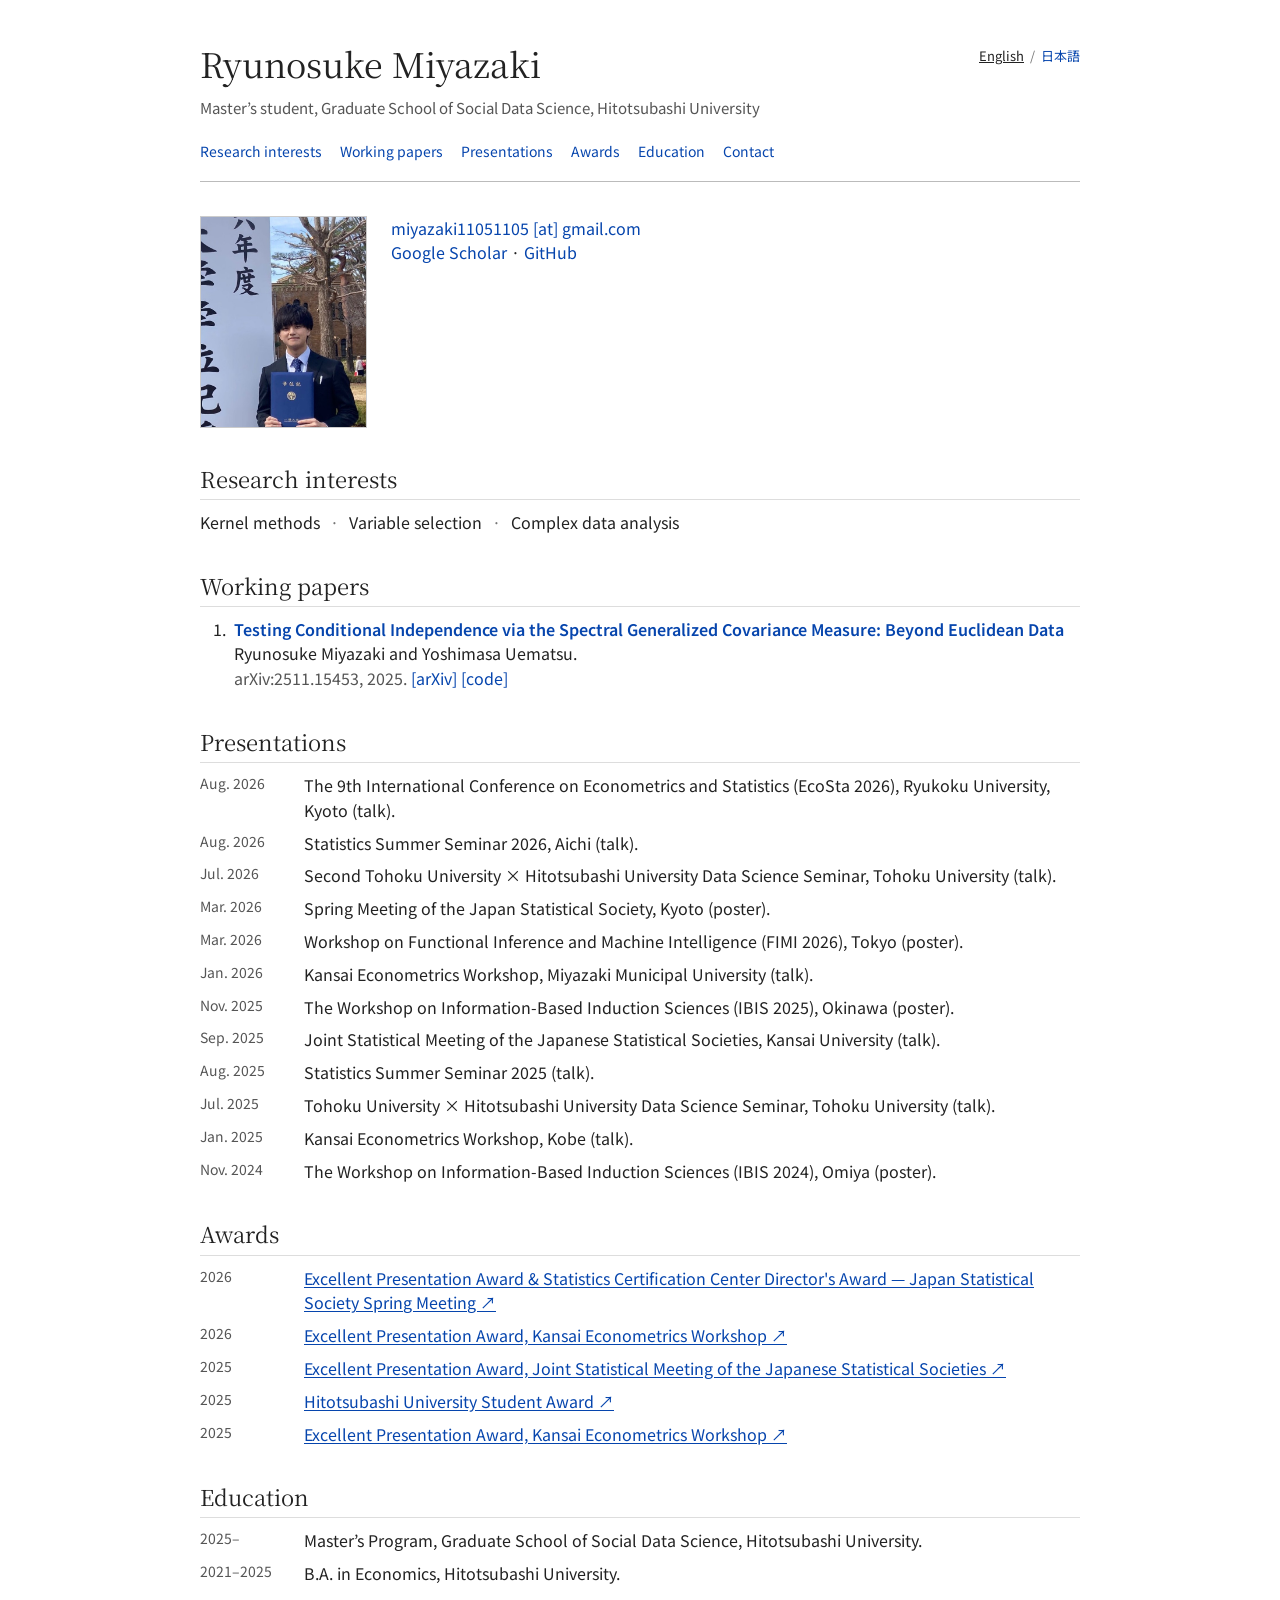
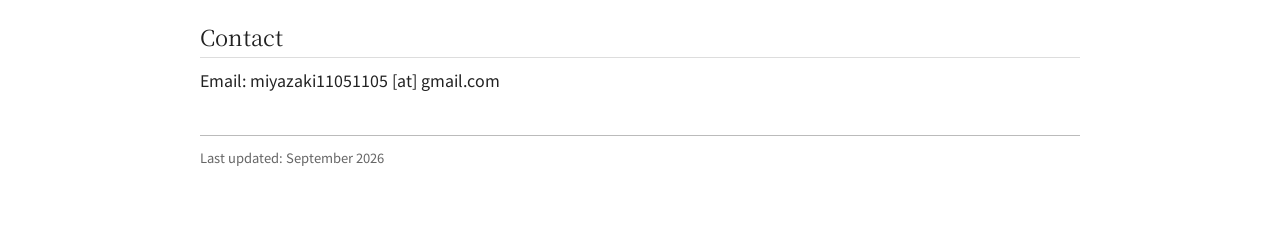
==== en/index.html @ 4961c9c6 "Publish academic website" ====
<!doctype html>
<html lang="en">
<head>
  <meta charset="utf-8">
  <meta name="viewport" content="width=device-width, initial-scale=1">
  <title>Ryunosuke Miyazaki | Statistics and Machine Learning</title>
  <meta name="description" content="Academic profile of Ryunosuke Miyazaki, a master’s student at Hitotsubashi University researching kernel methods, variable selection, and complex data analysis.">
  <link rel="canonical" href="https://miyazaki11051105.github.io/en/">
  <link rel="alternate" hreflang="en" href="https://miyazaki11051105.github.io/en/">
  <link rel="alternate" hreflang="ja" href="https://miyazaki11051105.github.io/ja/">
  <link rel="alternate" hreflang="x-default" href="https://miyazaki11051105.github.io/">
  <meta property="og:title" content="Ryunosuke Miyazaki | Statistics and Machine Learning">
  <meta property="og:description" content="Academic profile, working papers, presentations, awards, and education.">
  <meta property="og:type" content="profile">
  <meta property="og:url" content="https://miyazaki11051105.github.io/en/">
  <meta property="og:locale" content="en_US">
  <meta property="og:locale:alternate" content="ja_JP">
  <link rel="preconnect" href="https://fonts.googleapis.com">
  <link rel="preconnect" href="https://fonts.gstatic.com" crossorigin>
  <link rel="stylesheet" href="https://fonts.googleapis.com/css2?family=Noto+Sans+JP:wght@400;500;600&amp;family=Noto+Serif+JP:wght@400;600&amp;display=swap">
  <link rel="stylesheet" href="/styles.css">
  <script async src="https://www.googletagmanager.com/gtag/js?id=G-HRRB3Y6MD1"></script>
  <script>
    window.dataLayer = window.dataLayer || [];
    function gtag(){dataLayer.push(arguments);}
    gtag("js", new Date());
    gtag("config", "G-HRRB3Y6MD1");
  </script>
</head>
<body>
  <main class="page">
    <header class="header">
      <div>
        <h1>Ryunosuke Miyazaki</h1>
        <p class="affiliation">Master’s student, Graduate School of Social Data Science, Hitotsubashi University</p>
      </div>
      <div class="language" aria-label="Language">
        <a href="/en/" lang="en" hreflang="en" aria-current="page">English</a>
        <span>/</span>
        <a href="/ja/" lang="ja" hreflang="ja">日本語</a>
      </div>
    </header>

    <nav aria-label="Main navigation">
      <a href="#research">Research interests</a>
      <a href="#papers">Working papers</a>
      <a href="#presentations">Presentations</a>
      <a href="#awards">Awards</a>
      <a href="#education">Education</a>
      <a href="#contact">Contact</a>
    </nav>

    <hr>

    <section class="intro">
      <img src="/photo.jpg" alt="Ryunosuke Miyazaki">
      <div>
        <p>
          <a href="mailto:miyazaki11051105@gmail.com">miyazaki11051105 [at] gmail.com</a><br>
          <a href="https://scholar.google.co.uk/citations?user=SuLhAuAAAAAJ&amp;hl=en&amp;oi=ao" target="_blank" rel="noreferrer">Google Scholar</a>
          ·
          <a href="https://github.com/miyazaki11051105" target="_blank" rel="noreferrer">GitHub</a>
        </p>
      </div>
    </section>

    <section id="research">
      <h2>Research interests</h2>
      <ul class="keywords">
        <li>Kernel methods</li>
        <li>Variable selection</li>
        <li>Complex data analysis</li>
      </ul>
    </section>

    <section id="papers">
      <h2>Working papers</h2>
      <ol class="papers">
        <li>
          <a class="paper-title" href="https://arxiv.org/abs/2511.15453" target="_blank" rel="noreferrer">Testing Conditional Independence via the Spectral Generalized Covariance Measure: Beyond Euclidean Data</a><br>
          <span>Ryunosuke Miyazaki and Yoshimasa Uematsu.</span><br>
          <span class="note">arXiv:2511.15453, 2025.</span>
          <a href="https://arxiv.org/abs/2511.15453" target="_blank" rel="noreferrer">[arXiv]</a>
          <a href="https://github.com/miyazaki11051105/Spectral-Generalized-Covariance-Measure-Replication" target="_blank" rel="noreferrer">[code]</a>
        </li>
      </ol>
    </section>

    <section id="presentations">
      <h2>Presentations</h2>
      <ul class="dated-list">
        <li><span class="date">Aug. 2026</span>The 9th International Conference on Econometrics and Statistics (EcoSta 2026), Ryukoku University, Kyoto (talk).</li>
        <li><span class="date">Aug. 2026</span>Statistics Summer Seminar 2026, Aichi (talk).</li>
        <li><span class="date">Jul. 2026</span>Second Tohoku University × Hitotsubashi University Data Science Seminar, Tohoku University (talk).</li>
        <li><span class="date">Mar. 2026</span>Spring Meeting of the Japan Statistical Society, Kyoto (poster).</li>
        <li><span class="date">Mar. 2026</span>Workshop on Functional Inference and Machine Intelligence (FIMI 2026), Tokyo (poster).</li>
        <li><span class="date">Jan. 2026</span>Kansai Econometrics Workshop, Miyazaki Municipal University (talk).</li>
        <li><span class="date">Nov. 2025</span>The Workshop on Information-Based Induction Sciences (IBIS 2025), Okinawa (poster).</li>
        <li><span class="date">Sep. 2025</span>Joint Statistical Meeting of the Japanese Statistical Societies, Kansai University (talk).</li>
        <li><span class="date">Aug. 2025</span>Statistics Summer Seminar 2025 (talk).</li>
        <li><span class="date">Jul. 2025</span>Tohoku University × Hitotsubashi University Data Science Seminar, Tohoku University (talk).</li>
        <li><span class="date">Jan. 2025</span>Kansai Econometrics Workshop, Kobe (talk).</li>
        <li><span class="date">Nov. 2024</span>The Workshop on Information-Based Induction Sciences (IBIS 2024), Omiya (poster).</li>
      </ul>
    </section>

    <section id="awards">
      <h2>Awards</h2>
      <ul class="dated-list">
        <li><span class="date">2026</span><a href="https://www.toukei-kentei.jp/news/convention2026" target="_blank" rel="noreferrer">Excellent Presentation Award &amp; Statistics Certification Center Director's Award — Japan Statistical Society Spring Meeting ↗</a></li>
        <li><span class="date">2026</span><a href="https://sites.google.com/view/keiryo-keizai-kenkyu/%E5%84%AA%E7%A7%80%E5%A0%B1%E5%91%8A%E8%B3%9E?authuser=0" target="_blank" rel="noreferrer">Excellent Presentation Award, Kansai Econometrics Workshop ↗</a></li>
        <li><span class="date">2025</span><a href="https://www.jfssa.jp/meeting/page-922/" target="_blank" rel="noreferrer">Excellent Presentation Award, Joint Statistical Meeting of the Japanese Statistical Societies ↗</a></li>
        <li><span class="date">2025</span><a href="https://www.hit-u.ac.jp/shien/campuslife/gakuseihyoushou.html" target="_blank" rel="noreferrer">Hitotsubashi University Student Award ↗</a></li>
        <li><span class="date">2025</span><a href="https://sites.google.com/view/keiryo-keizai-kenkyu/%E5%84%AA%E7%A7%80%E5%A0%B1%E5%91%8A%E8%B3%9E?authuser=0" target="_blank" rel="noreferrer">Excellent Presentation Award, Kansai Econometrics Workshop ↗</a></li>
      </ul>
    </section>

    <section id="education">
      <h2>Education</h2>
      <ul class="dated-list">
        <li><span class="date">2025–</span>Master’s Program, Graduate School of Social Data Science, Hitotsubashi University.</li>
        <li><span class="date">2021–2025</span>B.A. in Economics, Hitotsubashi University.</li>
      </ul>
    </section>

    <section id="contact">
      <h2>Contact</h2>
      <p>Email: miyazaki11051105 [at] gmail.com</p>
    </section>

    <footer>
      <hr>
      <p>Last updated: September 2026</p>
    </footer>
  </main>
</body>
</html>
---- styles.css ----
html {
  scroll-behavior: smooth;
}

body {
  margin: 0;
  background: #fff;
  color: #222;
  font-family: "Noto Sans JP", Arial, "Helvetica Neue", sans-serif;
  font-size: 16px;
  line-height: 1.55;
}

a {
  color: #0645ad;
  text-decoration: none;
}

a:hover {
  text-decoration: underline;
}

a:visited {
  color: #59368a;
}

a:focus-visible {
  outline: 2px solid #222;
  outline-offset: 2px;
}

.page {
  width: min(880px, calc(100% - 40px));
  margin: 38px auto 60px;
}

.header {
  display: flex;
  justify-content: space-between;
  align-items: flex-start;
  gap: 24px;
}

h1 {
  margin: 0;
  font-family: "Noto Serif JP", Georgia, "Times New Roman", serif;
  font-size: 34px;
  font-weight: 400;
}

.affiliation {
  margin: 5px 0 0;
  color: #555;
  font-size: 15px;
}

.language {
  display: flex;
  align-items: center;
  gap: 6px;
  padding-top: 8px;
  color: #777;
  font-size: 13px;
  white-space: nowrap;
}

.language a[aria-current="page"] {
  color: #222;
  text-decoration: underline;
}

nav {
  display: flex;
  flex-wrap: wrap;
  gap: 8px 18px;
  margin-top: 22px;
  font-size: 14px;
}

hr {
  height: 0;
  margin: 18px 0 28px;
  border: 0;
  border-top: 1px solid #bbb;
}

.intro {
  display: grid;
  grid-template-columns: 165px 1fr;
  gap: 26px;
  align-items: start;
}

.intro img {
  width: 165px;
  height: 210px;
  object-fit: cover;
  object-position: 50% 30%;
  border: 1px solid #ccc;
}

.intro p:first-child {
  margin-top: 0;
}

section {
  margin-top: 34px;
}

h2 {
  margin: 0 0 10px;
  padding-bottom: 3px;
  border-bottom: 1px solid #ddd;
  font-family: "Noto Serif JP", Georgia, "Times New Roman", serif;
  font-size: 22px;
  font-weight: 400;
}

p {
  margin: 8px 0 14px;
}

.keywords {
  display: flex;
  flex-wrap: wrap;
  gap: 0;
  margin: 0;
  padding: 0;
  list-style: none;
}

.keywords li + li::before {
  content: "·";
  margin: 0 10px;
  color: #777;
}

.papers {
  margin: 0;
  padding-left: 30px;
}

.papers li {
  padding-left: 4px;
}

.paper-title {
  font-weight: 600;
}

.note {
  color: #555;
}

.dated-list {
  list-style: none;
  margin: 0;
  padding: 0;
}

.dated-list li {
  position: relative;
  margin: 8px 0;
  padding-left: 104px;
}

.dated-list li > .date {
  position: absolute;
  left: 0;
  width: 92px;
  color: #555;
  font-size: 14px;
}

#awards a {
  text-decoration: underline;
  text-underline-offset: 2px;
}

footer {
  margin-top: 42px;
  color: #666;
  font-size: 13px;
}

footer hr {
  margin-bottom: 12px;
}

@media (max-width: 600px) {
  .page {
    margin-top: 24px;
  }

  .header {
    display: block;
  }

  .language {
    padding-top: 12px;
  }

  .intro {
    grid-template-columns: 120px 1fr;
    gap: 18px;
  }

  .intro img {
    width: 120px;
    height: 156px;
  }

  .dated-list li {
    padding-left: 0;
  }

  .dated-list li > .date {
    position: static;
    display: block;
    width: auto;
  }
}

@media (max-width: 400px) {
  .intro {
    display: block;
  }

  .intro img {
    margin-bottom: 14px;
  }
}
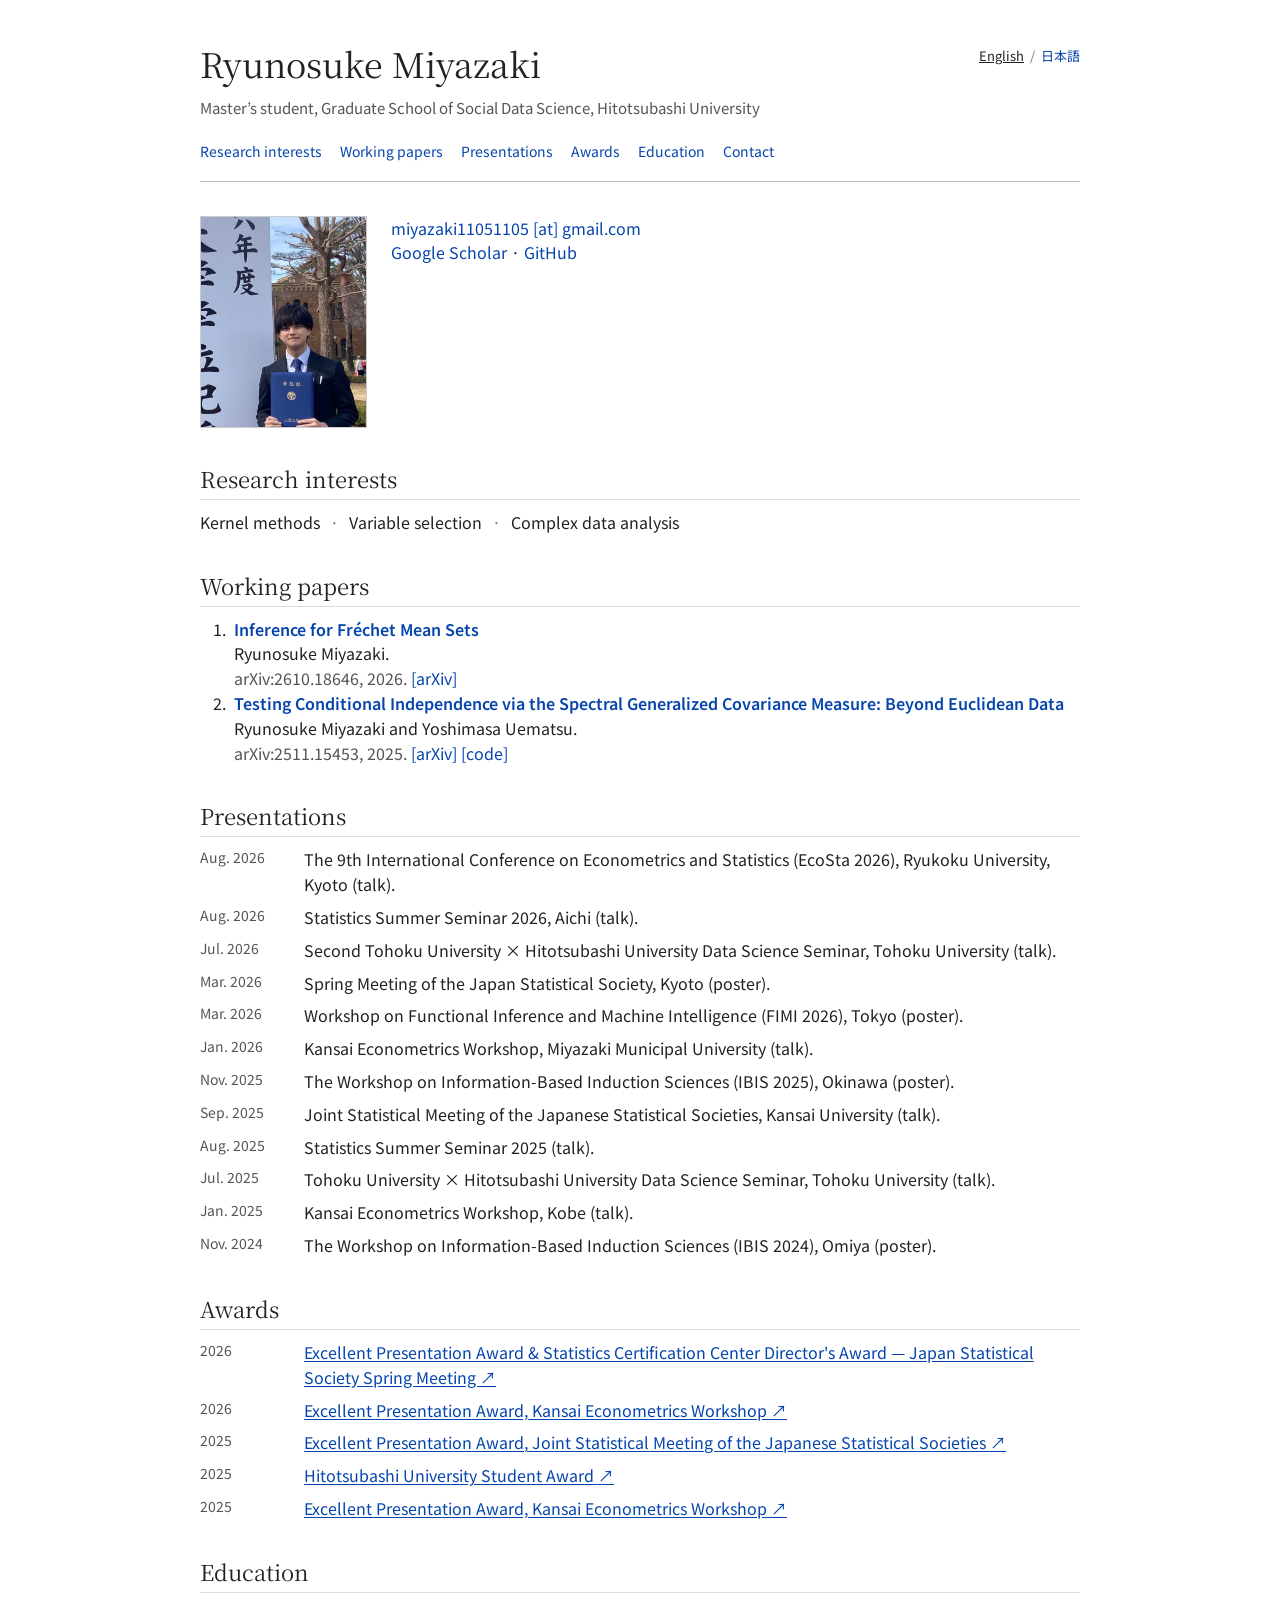
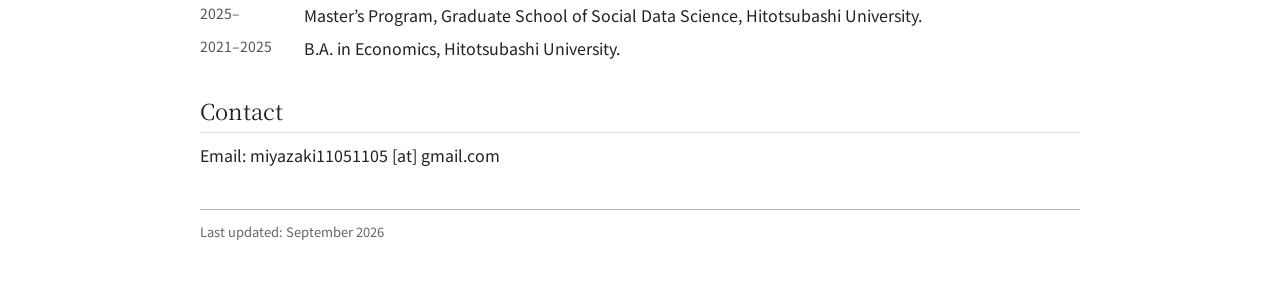
==== commit 34679195: "Add Inference for Frechet Mean Sets to working papers" ====
--- a/en/index.html
+++ b/en/index.html
@@ -3,13 +3,13 @@
 <head>
   <meta charset="utf-8">
   <meta name="viewport" content="width=device-width, initial-scale=1">
-  <title>Ryunosuke Miyazaki | Statistics and Machine Learning</title>
+  <title>Ryunosuke Miyazaki | Hitotsubashi University</title>
   <meta name="description" content="Academic profile of Ryunosuke Miyazaki, a master’s student at Hitotsubashi University researching kernel methods, variable selection, and complex data analysis.">
   <link rel="canonical" href="https://miyazaki11051105.github.io/en/">
   <link rel="alternate" hreflang="en" href="https://miyazaki11051105.github.io/en/">
   <link rel="alternate" hreflang="ja" href="https://miyazaki11051105.github.io/ja/">
   <link rel="alternate" hreflang="x-default" href="https://miyazaki11051105.github.io/">
-  <meta property="og:title" content="Ryunosuke Miyazaki | Statistics and Machine Learning">
+  <meta property="og:title" content="Ryunosuke Miyazaki | Hitotsubashi University">
   <meta property="og:description" content="Academic profile, working papers, presentations, awards, and education.">
   <meta property="og:type" content="profile">
   <meta property="og:url" content="https://miyazaki11051105.github.io/en/">
@@ -77,6 +77,12 @@
       <h2>Working papers</h2>
       <ol class="papers">
         <li>
+          <a class="paper-title" href="https://arxiv.org/abs/2610.18646" target="_blank" rel="noreferrer">Inference for Fréchet Mean Sets</a><br>
+          <span>Ryunosuke Miyazaki.</span><br>
+          <span class="note">arXiv:2610.18646, 2026.</span>
+          <a href="https://arxiv.org/abs/2610.18646" target="_blank" rel="noreferrer">[arXiv]</a>
+        </li>
+        <li>
           <a class="paper-title" href="https://arxiv.org/abs/2511.15453" target="_blank" rel="noreferrer">Testing Conditional Independence via the Spectral Generalized Covariance Measure: Beyond Euclidean Data</a><br>
           <span>Ryunosuke Miyazaki and Yoshimasa Uematsu.</span><br>
           <span class="note">arXiv:2511.15453, 2025.</span>
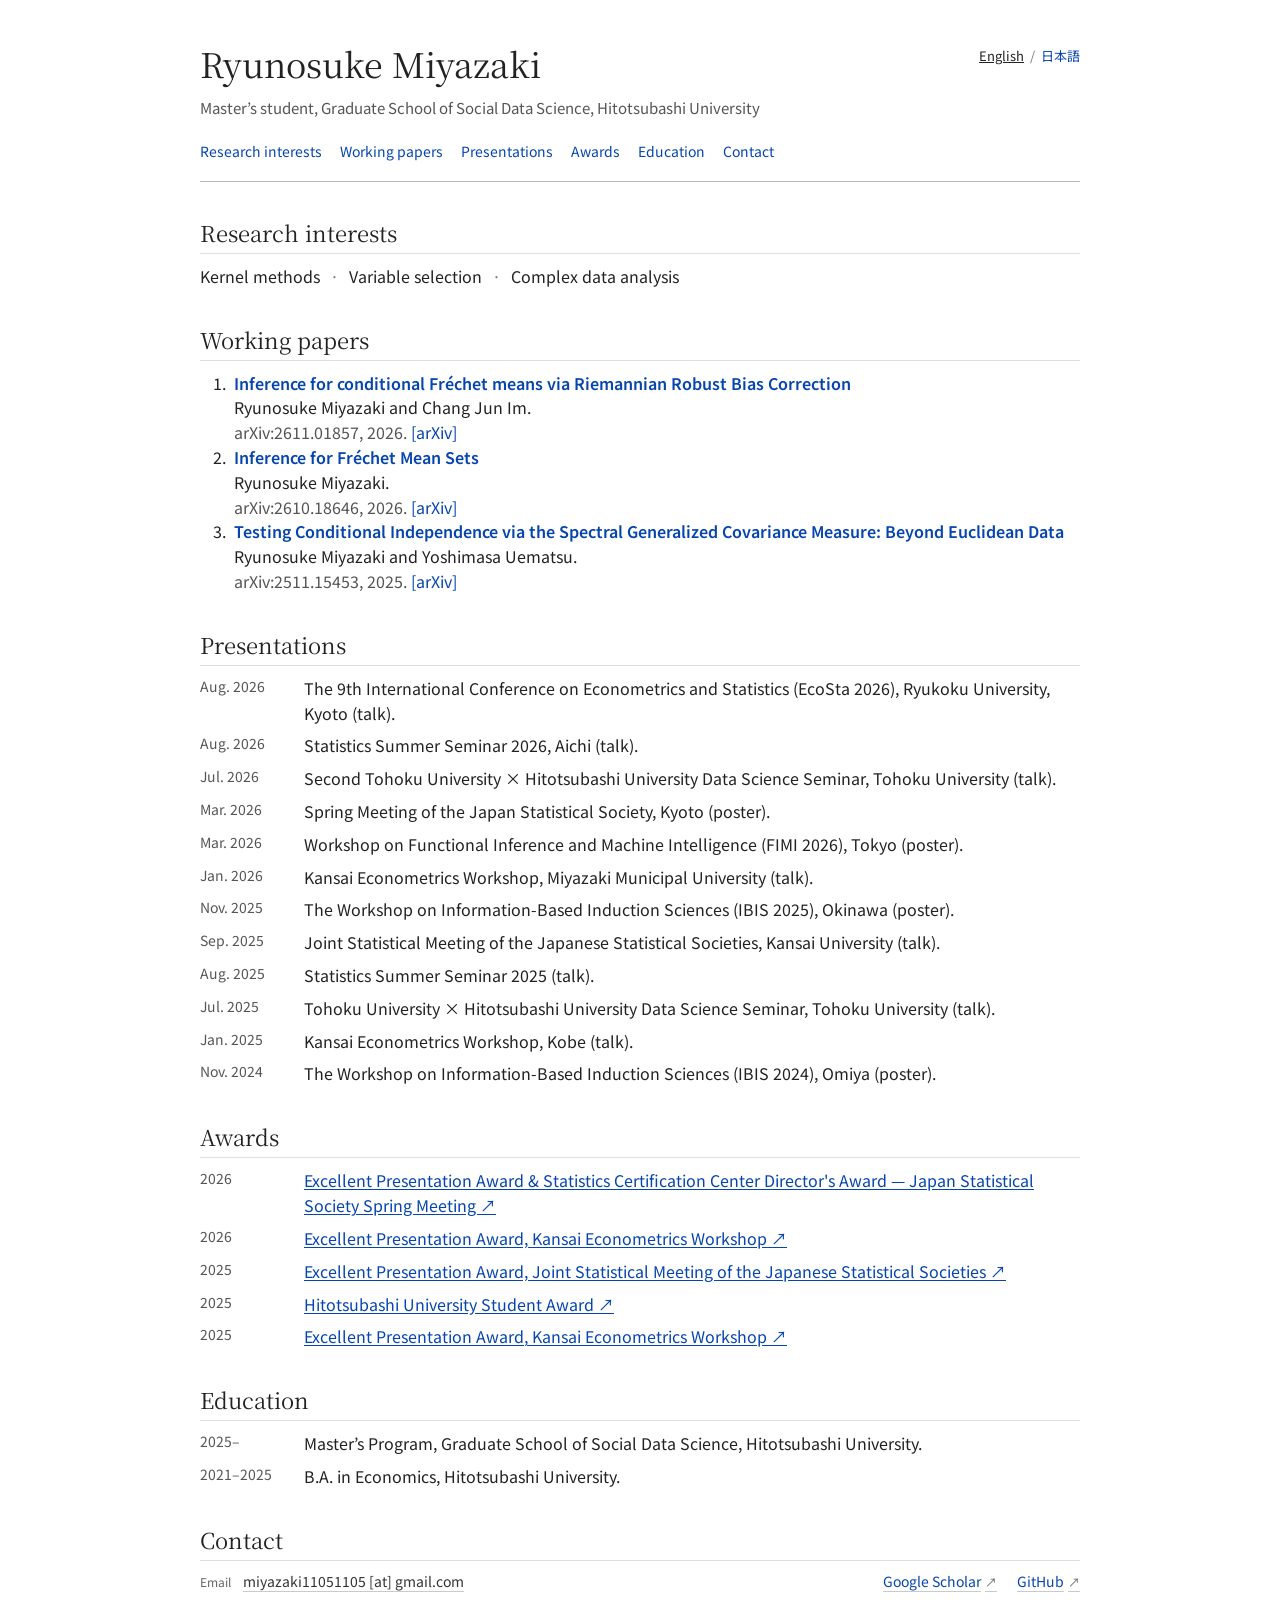
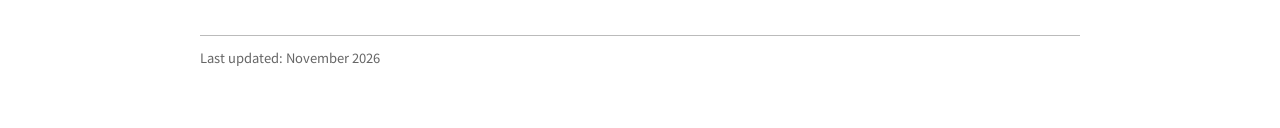
==== commit 442eb6dd: "Update academic profile and consolidate contact links" ====
--- a/en/index.html
+++ b/en/index.html
@@ -52,18 +52,6 @@
 
     <hr>
 
-    <section class="intro">
-      <img src="/photo.jpg" alt="Ryunosuke Miyazaki">
-      <div>
-        <p>
-          <a href="mailto:miyazaki11051105@gmail.com">miyazaki11051105 [at] gmail.com</a><br>
-          <a href="https://scholar.google.co.uk/citations?user=SuLhAuAAAAAJ&amp;hl=en&amp;oi=ao" target="_blank" rel="noreferrer">Google Scholar</a>
-          ·
-          <a href="https://github.com/miyazaki11051105" target="_blank" rel="noreferrer">GitHub</a>
-        </p>
-      </div>
-    </section>
-
     <section id="research">
       <h2>Research interests</h2>
       <ul class="keywords">
@@ -77,6 +65,12 @@
       <h2>Working papers</h2>
       <ol class="papers">
         <li>
+          <a class="paper-title" href="https://arxiv.org/abs/2611.01857" target="_blank" rel="noreferrer">Inference for conditional Fréchet means via Riemannian Robust Bias Correction</a><br>
+          <span>Ryunosuke Miyazaki and Chang Jun Im.</span><br>
+          <span class="note">arXiv:2611.01857, 2026.</span>
+          <a href="https://arxiv.org/abs/2611.01857" target="_blank" rel="noreferrer">[arXiv]</a>
+        </li>
+        <li>
           <a class="paper-title" href="https://arxiv.org/abs/2610.18646" target="_blank" rel="noreferrer">Inference for Fréchet Mean Sets</a><br>
           <span>Ryunosuke Miyazaki.</span><br>
           <span class="note">arXiv:2610.18646, 2026.</span>
@@ -87,7 +81,6 @@
           <span>Ryunosuke Miyazaki and Yoshimasa Uematsu.</span><br>
           <span class="note">arXiv:2511.15453, 2025.</span>
           <a href="https://arxiv.org/abs/2511.15453" target="_blank" rel="noreferrer">[arXiv]</a>
-          <a href="https://github.com/miyazaki11051105/Spectral-Generalized-Covariance-Measure-Replication" target="_blank" rel="noreferrer">[code]</a>
         </li>
       </ol>
     </section>
@@ -131,12 +124,21 @@
 
     <section id="contact">
       <h2>Contact</h2>
-      <p>Email: miyazaki11051105 [at] gmail.com</p>
+      <div class="contact-links">
+        <p class="contact-email">
+          <span class="contact-label">Email</span>
+          <a href="mailto:miyazaki11051105@gmail.com">miyazaki11051105 [at] gmail.com</a>
+        </p>
+        <ul class="profile-links">
+          <li><a href="https://scholar.google.co.uk/citations?user=SuLhAuAAAAAJ&amp;hl=en&amp;oi=ao" target="_blank" rel="noreferrer">Google Scholar <span aria-hidden="true">↗</span></a></li>
+          <li><a href="https://github.com/miyazaki11051105" target="_blank" rel="noreferrer">GitHub <span aria-hidden="true">↗</span></a></li>
+        </ul>
+      </div>
     </section>
 
     <footer>
       <hr>
-      <p>Last updated: September 2026</p>
+      <p>Last updated: November 2026</p>
     </footer>
   </main>
 </body>
--- a/styles.css
+++ b/styles.css
@@ -84,23 +84,62 @@
   border-top: 1px solid #bbb;
 }
 
-.intro {
-  display: grid;
-  grid-template-columns: 165px 1fr;
-  gap: 26px;
-  align-items: start;
-}
-
-.intro img {
-  width: 165px;
-  height: 210px;
-  object-fit: cover;
-  object-position: 50% 30%;
-  border: 1px solid #ccc;
-}
-
-.intro p:first-child {
-  margin-top: 0;
+.contact-links {
+  display: flex;
+  flex-wrap: wrap;
+  align-items: baseline;
+  justify-content: space-between;
+  gap: 12px 32px;
+  font-size: 14px;
+}
+
+.contact-links a {
+  text-decoration: underline;
+  text-decoration-color: #c5cbd3;
+  text-decoration-thickness: 1px;
+  text-underline-offset: 4px;
+}
+
+.contact-links a:hover {
+  text-decoration-color: currentColor;
+}
+
+.contact-email {
+  display: flex;
+  flex-wrap: wrap;
+  align-items: baseline;
+  gap: 4px 12px;
+  margin: 0;
+}
+
+.contact-label {
+  color: #666;
+  font-size: 12px;
+}
+
+.contact-email a {
+  color: #333;
+  overflow-wrap: anywhere;
+}
+
+.profile-links {
+  display: flex;
+  flex-wrap: wrap;
+  gap: 20px;
+  margin: 0;
+  padding: 0;
+  list-style: none;
+}
+
+.profile-links a {
+  display: inline-flex;
+  align-items: baseline;
+  gap: 4px;
+}
+
+.profile-links span {
+  color: #666;
+  font-size: 12px;
 }
 
 section {
@@ -200,16 +239,6 @@
     padding-top: 12px;
   }
 
-  .intro {
-    grid-template-columns: 120px 1fr;
-    gap: 18px;
-  }
-
-  .intro img {
-    width: 120px;
-    height: 156px;
-  }
-
   .dated-list li {
     padding-left: 0;
   }
@@ -220,13 +249,3 @@
     width: auto;
   }
 }
-
-@media (max-width: 400px) {
-  .intro {
-    display: block;
-  }
-
-  .intro img {
-    margin-bottom: 14px;
-  }
-}
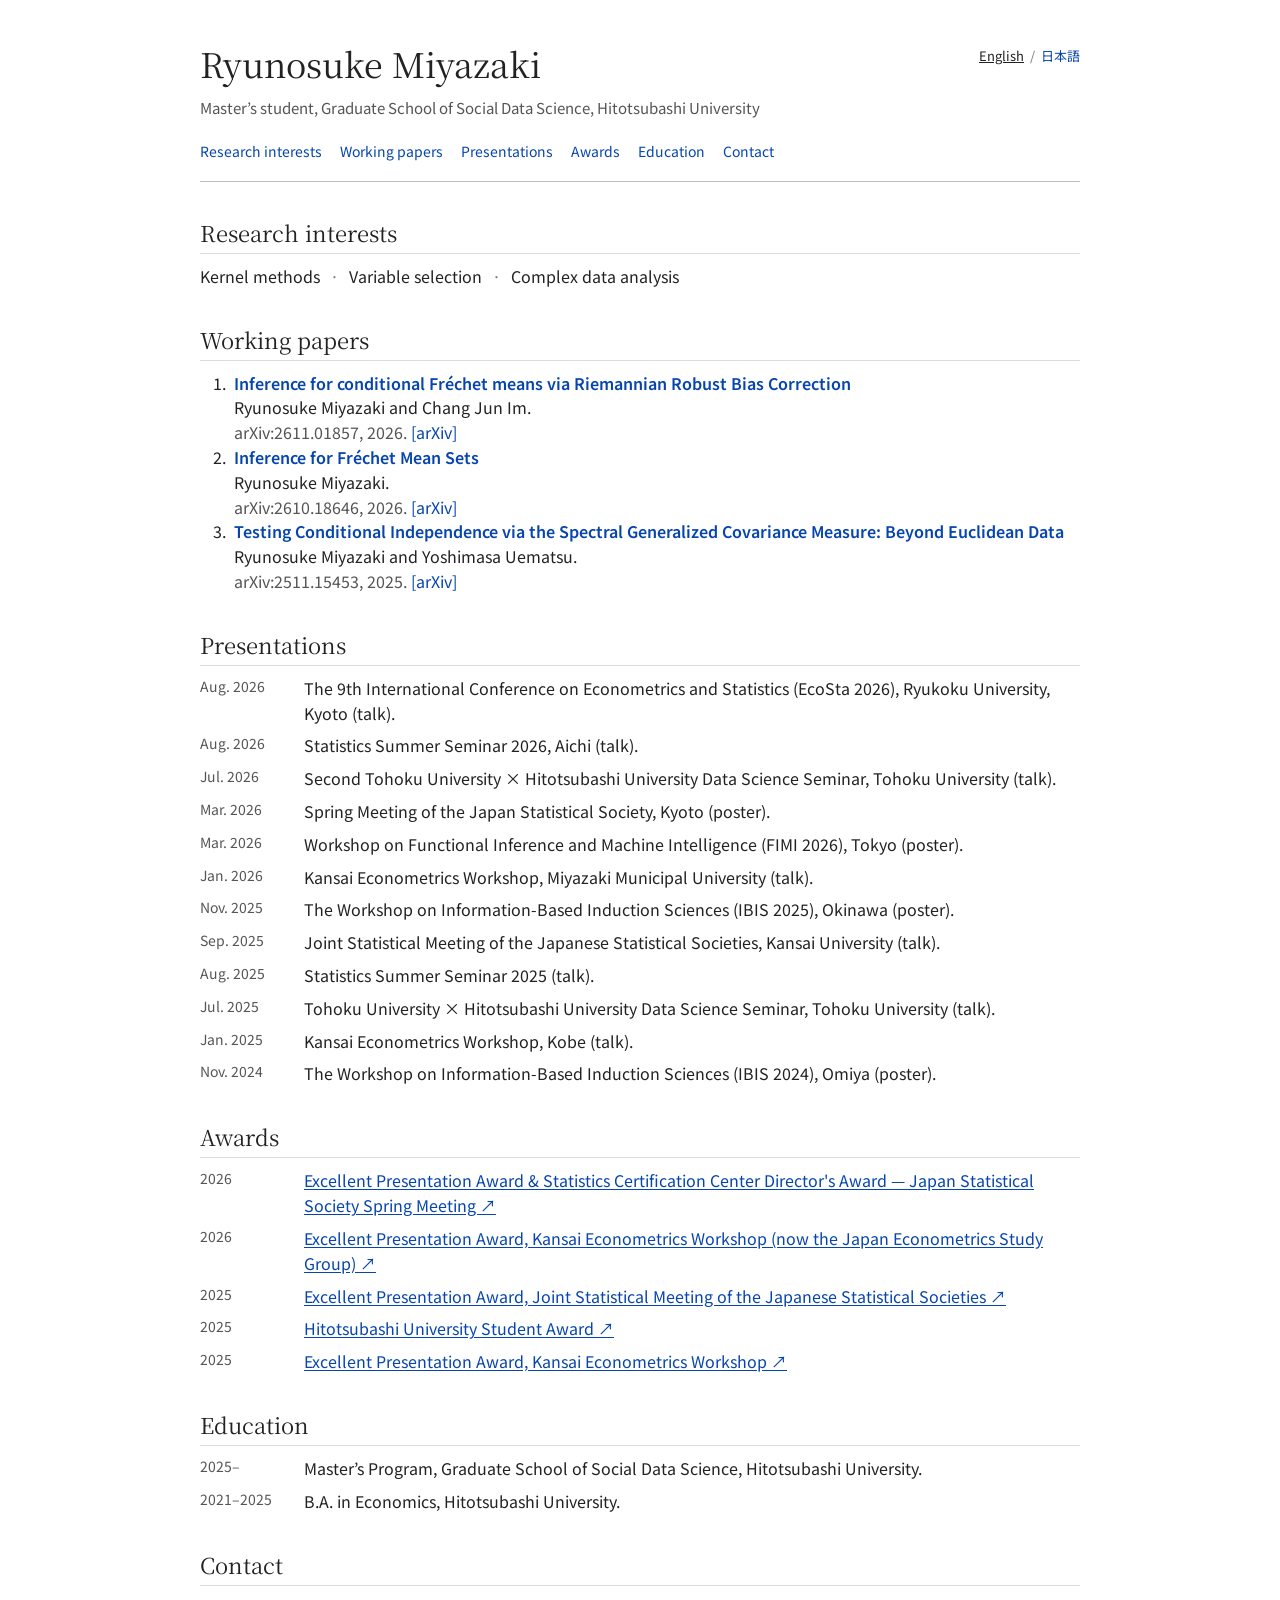
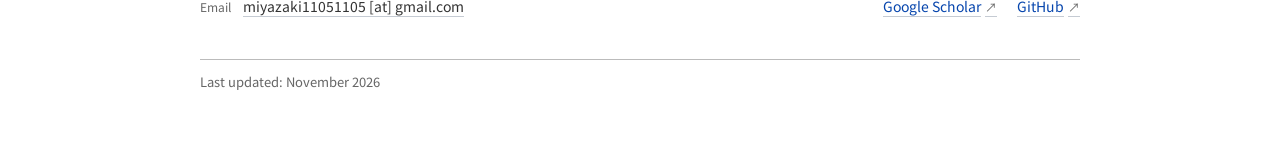
==== commit 008954f4: "Update econometrics award links and current group name" ====
--- a/en/index.html
+++ b/en/index.html
@@ -107,10 +107,10 @@
       <h2>Awards</h2>
       <ul class="dated-list">
         <li><span class="date">2026</span><a href="https://www.toukei-kentei.jp/news/convention2026" target="_blank" rel="noreferrer">Excellent Presentation Award &amp; Statistics Certification Center Director's Award — Japan Statistical Society Spring Meeting ↗</a></li>
-        <li><span class="date">2026</span><a href="https://sites.google.com/view/keiryo-keizai-kenkyu/%E5%84%AA%E7%A7%80%E5%A0%B1%E5%91%8A%E8%B3%9E?authuser=0" target="_blank" rel="noreferrer">Excellent Presentation Award, Kansai Econometrics Workshop ↗</a></li>
+        <li><span class="date">2026</span><a href="https://sites.google.com/view/japan-econometrics/%E5%84%AA%E7%A7%80%E5%A0%B1%E5%91%8A%E8%B3%9E" target="_blank" rel="noreferrer">Excellent Presentation Award, Kansai Econometrics Workshop (now the Japan Econometrics Study Group) ↗</a></li>
         <li><span class="date">2025</span><a href="https://www.jfssa.jp/meeting/page-922/" target="_blank" rel="noreferrer">Excellent Presentation Award, Joint Statistical Meeting of the Japanese Statistical Societies ↗</a></li>
         <li><span class="date">2025</span><a href="https://www.hit-u.ac.jp/shien/campuslife/gakuseihyoushou.html" target="_blank" rel="noreferrer">Hitotsubashi University Student Award ↗</a></li>
-        <li><span class="date">2025</span><a href="https://sites.google.com/view/keiryo-keizai-kenkyu/%E5%84%AA%E7%A7%80%E5%A0%B1%E5%91%8A%E8%B3%9E?authuser=0" target="_blank" rel="noreferrer">Excellent Presentation Award, Kansai Econometrics Workshop ↗</a></li>
+        <li><span class="date">2025</span><a href="https://sites.google.com/view/japan-econometrics/%E5%84%AA%E7%A7%80%E5%A0%B1%E5%91%8A%E8%B3%9E" target="_blank" rel="noreferrer">Excellent Presentation Award, Kansai Econometrics Workshop ↗</a></li>
       </ul>
     </section>
 
